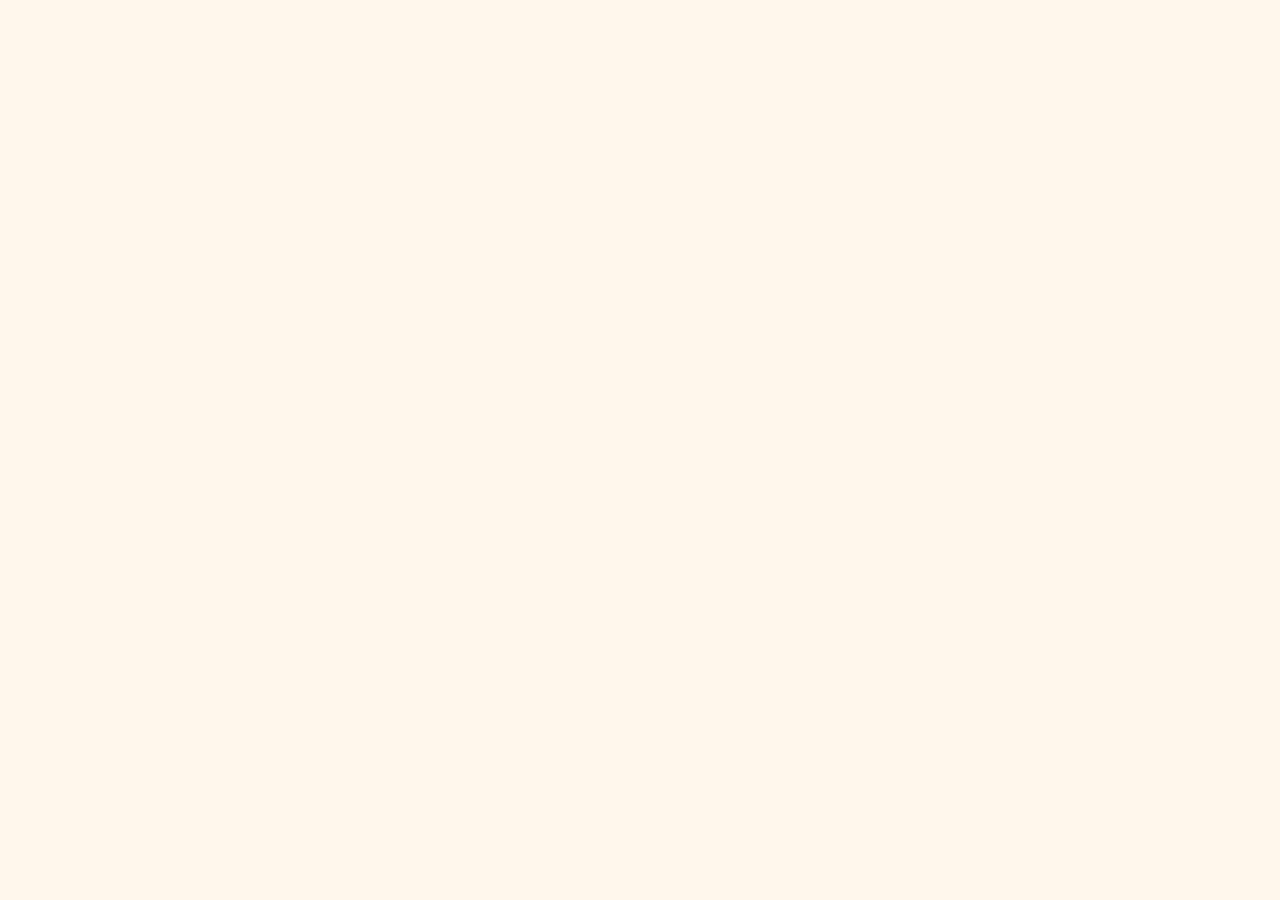
==== index.html @ e755f15a "Pantalla del panel de monitoreo (estilo Amanecer, claro y oscuro) Co-Authored-By: Claude Sonnet 5.5 " ====
<!doctype html>
<html lang="es">
<head>
<meta charset="utf-8">
<meta name="viewport" content="width=device-width, initial-scale=1">
<meta http-equiv="Content-Security-Policy" content="default-src 'self'; script-src 'self' https://cdn.jsdelivr.net; style-src 'self' https://fonts.googleapis.com; font-src https://fonts.gstatic.com; connect-src https://eyqyerspaqubfsckugyi.supabase.co; img-src 'self' data:; base-uri 'none'; form-action 'none'">
<meta name="referrer" content="no-referrer">
<meta name="robots" content="noindex">
<meta name="color-scheme" content="light dark">
<title>Panel de monitoreo · Zervitecnics</title>
<link rel="preconnect" href="https://fonts.googleapis.com">
<link rel="preconnect" href="https://fonts.gstatic.com" crossorigin>
<link href="https://fonts.googleapis.com/css2?family=DM+Sans:wght@400;500;700&family=Fraunces:wght@600;700&display=swap" rel="stylesheet">
<link rel="stylesheet" href="styles.css">
</head>
<body>
<div id="app" class="wrap" aria-live="polite"></div>
<script src="https://cdn.jsdelivr.net/npm/@supabase/supabase-js@2.45.4/dist/umd/supabase.js"></script>
<script src="app.js"></script>
</body>
</html>
---- styles.css ----
:root {
  --bg: #FFF6EC; --text: #2B2118; --muted: #6B5A4B; --card: #FFFFFF; --border: #F1E3D1; --pill: #E9D9C6;
  --hero: #FFD66B; --hero-text: #2B2118; --sun: 0.55;
  --alert-bg: #FFE3DC; --alert-title: #8C2412; --alert-text: #5A2418;
  --ok-bg: #DDF4E7; --ok-fg: #0F5C37; --ok-line: #17794A;
  --slow-bg: #FFE9BF; --slow-fg: #7A4B00; --slow-line: #B36B00;
  --down-bg: #FFD9D2; --down-fg: #8C2412; --down-line: #C9402B;
  --none-bg: #EDE6DD; --none-fg: #4F4236; --none-line: #8A7A6A;
  --accent: #C9402B; --accent-text: #FFFFFF;
  --dot-down: #C9402B; --dot-slow: #E39A1C; --dot-ok: #17794A; --dot-info: #3D5BD6;
}
:root[data-tema="oscuro"] {
  --bg: #2D2E33; --text: #F5F5F7; --muted: #D0D1D6; --card: #3A3B41; --border: #4F5057; --pill: #62636B;
  --hero: #F2C14E; --hero-text: #2B2118; --sun: 0.5;
  --alert-bg: #4D3335; --alert-title: #FFB4A6; --alert-text: #F3D2CA;
  --ok-bg: #1C4A37; --ok-fg: #8EE6B5; --ok-line: #4CD08A;
  --slow-bg: #5A4217; --slow-fg: #FFD27A; --slow-line: #F0A93A;
  --down-bg: #5C2B23; --down-fg: #FFB4A6; --down-line: #FF7A66;
  --none-bg: #4A4B52; --none-fg: #E2E3E8; --none-line: #A9AAB2;
  --dot-down: #FF7A66; --dot-slow: #F0A93A; --dot-ok: #4CD08A; --dot-info: #8AA2FF;
}
* { box-sizing: border-box; }
html { color-scheme: light; }
:root[data-tema="oscuro"] { color-scheme: dark; }
body { margin: 0; background: var(--bg); color: var(--text); font-family: 'DM Sans', system-ui, sans-serif; line-height: 1.4; }
button, input, select { font: inherit; color: inherit; }
button { cursor: pointer; }
:focus-visible { outline: 3px solid var(--accent); outline-offset: 2px; }
.wrap { max-width: 1200px; margin: 0 auto; padding: 28px 16px 56px; display: flex; flex-direction: column; gap: 24px; }
@media (min-width: 700px) { .wrap { padding: 28px 32px 56px; } }
h1, h2 { font-family: 'Fraunces', serif; margin: 0; }
h2 { font-size: 26px; }

.top { display: flex; flex-wrap: wrap; align-items: center; justify-content: space-between; gap: 16px; }
.brand { display: flex; align-items: center; gap: 12px; }
.logo { width: 46px; height: 46px; border-radius: 15px; background: var(--accent); color: var(--accent-text); display: flex; align-items: center; justify-content: center; font-family: 'Fraunces', serif; font-weight: 700; font-size: 26px; }
.brand b { font-family: 'Fraunces', serif; font-size: 21px; display: block; }
.brand span { font-size: 13px; color: var(--muted); }
.tabs { display: flex; flex-wrap: wrap; gap: 8px; }
.tab { border: 2px solid var(--pill); border-radius: 999px; padding: 8px 16px; font-size: 15px; font-weight: 500; background: var(--card); }
.tab[aria-pressed="true"] { background: var(--accent); border-color: var(--accent); color: var(--accent-text); font-weight: 700; }
.tools { display: flex; align-items: center; gap: 10px; flex-wrap: wrap; }
.seg { display: flex; border: 2px solid var(--pill); border-radius: 999px; padding: 3px; background: var(--card); }
.seg button { border: 0; background: transparent; border-radius: 999px; padding: 6px 14px; font-size: 14px; font-weight: 700; }
.seg button[aria-pressed="true"] { background: var(--text); color: var(--bg); }
.link { border: 0; background: none; color: var(--muted); font-size: 14px; text-decoration: underline; padding: 6px; }
select.org { border: 2px solid var(--pill); border-radius: 999px; padding: 6px 12px; background: var(--card); }

.hero { position: relative; overflow: hidden; background: var(--hero); color: var(--hero-text); border-radius: 28px; padding: 32px 36px; display: flex; flex-wrap: wrap; gap: 24px; align-items: center; justify-content: space-between; }
.hero svg.sol { position: absolute; right: -50px; top: -70px; opacity: var(--sun); pointer-events: none; }
.hero .txt { position: relative; flex: 1 1 340px; display: flex; flex-direction: column; gap: 10px; }
.hero .fecha { font-size: 13px; font-weight: 700; letter-spacing: .06em; text-transform: uppercase; }
.hero h1 { font-size: clamp(28px, 5vw, 42px); line-height: 1.1; }
.hero p { margin: 0; font-size: 18px; }
.stats { position: relative; display: flex; flex-wrap: wrap; gap: 12px; }
.stat { background: var(--card); color: var(--text); border-radius: 20px; padding: 16px 20px; min-width: 130px; display: flex; flex-direction: column; gap: 2px; }
.stat b { font-family: 'Fraunces', serif; font-size: 30px; }
.stat span { font-size: 13px; color: var(--muted); }

.cols { display: flex; flex-wrap: wrap; gap: 24px; align-items: flex-start; }
.main { flex: 999 1 640px; min-width: 0; display: flex; flex-direction: column; gap: 16px; }
.side { flex: 1 1 320px; min-width: 0; display: flex; flex-direction: column; gap: 16px; }
.head { display: flex; flex-wrap: wrap; align-items: center; justify-content: space-between; gap: 12px; }
.btn { border: 0; border-radius: 999px; padding: 10px 18px; font-size: 15px; font-weight: 700; background: var(--accent); color: var(--accent-text); }
.btn.sec { background: var(--card); color: var(--text); border: 2px solid var(--pill); }
.grid { display: grid; grid-template-columns: repeat(auto-fill, minmax(260px, 1fr)); gap: 16px; }
.card { background: var(--card); border: 2px solid var(--border); border-radius: 22px; padding: 20px; display: flex; flex-direction: column; gap: 14px; min-width: 0; }
.card .row { display: flex; align-items: flex-start; justify-content: space-between; gap: 10px; }
.card .nom { font-weight: 700; font-size: 17px; overflow-wrap: anywhere; }
.card .url { font-size: 13px; color: var(--muted); overflow-wrap: anywhere; }
.chip { flex: none; border-radius: 999px; padding: 5px 12px; font-size: 13px; font-weight: 700; }
.chip.ok { background: var(--ok-bg); color: var(--ok-fg); }
.chip.slow { background: var(--slow-bg); color: var(--slow-fg); }
.chip.down { background: var(--down-bg); color: var(--down-fg); }
.chip.none { background: var(--none-bg); color: var(--none-fg); }
.spark { width: 100%; height: 48px; }
.spark polyline { fill: none; stroke-width: 2.5; stroke-linecap: round; stroke-linejoin: round; vector-effect: non-scaling-stroke; }
.ok .spark polyline, .spark.ok polyline { stroke: var(--ok-line); }
.spark.slow polyline { stroke: var(--slow-line); }
.spark.down polyline { stroke: var(--down-line); }
.spark.none polyline { stroke: var(--none-line); }
.meta { display: flex; justify-content: space-between; gap: 8px; font-size: 14px; color: var(--muted); flex-wrap: wrap; }
.meta b { color: var(--text); }
.quitar { align-self: flex-start; font-size: 13px; }

.ev { background: var(--card); border: 2px solid var(--border); border-radius: 22px; padding: 8px 20px; }
.ev .it { display: flex; gap: 14px; padding: 16px 0; border-bottom: 1px solid var(--border); }
.ev .it:last-child { border-bottom: 0; }
.dot { flex: none; width: 14px; height: 14px; margin-top: 4px; border-radius: 50%; }
.dot.urgente { background: var(--dot-down); }
.dot.normal { background: var(--dot-slow); }
.dot.informativo { background: var(--dot-ok); }
.ev b { font-size: 15px; display: block; }
.ev .d { font-size: 14px; color: var(--muted); }
.ev .t { font-size: 13px; color: var(--muted); }
.aviso { background: var(--alert-bg); border-radius: 22px; padding: 18px 20px; display: flex; flex-direction: column; gap: 6px; }
.aviso b { color: var(--alert-title); font-size: 16px; }
.aviso span { color: var(--alert-text); font-size: 14px; }
.vacio { color: var(--muted); padding: 24px 0; }

.login { max-width: 440px; margin: 10vh auto 0; background: var(--card); border: 2px solid var(--border); border-radius: 28px; padding: 32px; display: flex; flex-direction: column; gap: 16px; }
.login h1 { font-size: 30px; }
.login p { margin: 0; color: var(--muted); }
.campo { display: flex; flex-direction: column; gap: 6px; font-size: 14px; font-weight: 700; }
.campo input, .campo select { border: 2px solid var(--pill); border-radius: 14px; padding: 12px 14px; background: var(--bg); font-weight: 400; font-size: 16px; }
.msg { font-size: 14px; }
.msg.err { color: var(--down-fg); background: var(--down-bg); border-radius: 12px; padding: 10px 12px; }
.msg.okk { color: var(--ok-fg); background: var(--ok-bg); border-radius: 12px; padding: 10px 12px; }

dialog { border: 2px solid var(--border); border-radius: 24px; background: var(--card); color: var(--text); padding: 24px; width: min(440px, calc(100vw - 32px)); }
dialog::backdrop { background: rgba(0,0,0,.5); }
dialog form { display: flex; flex-direction: column; gap: 14px; }
dialog .acciones { display: flex; gap: 10px; justify-content: flex-end; flex-wrap: wrap; }
.sr { position: absolute; width: 1px; height: 1px; overflow: hidden; clip: rect(0 0 0 0); white-space: nowrap; }
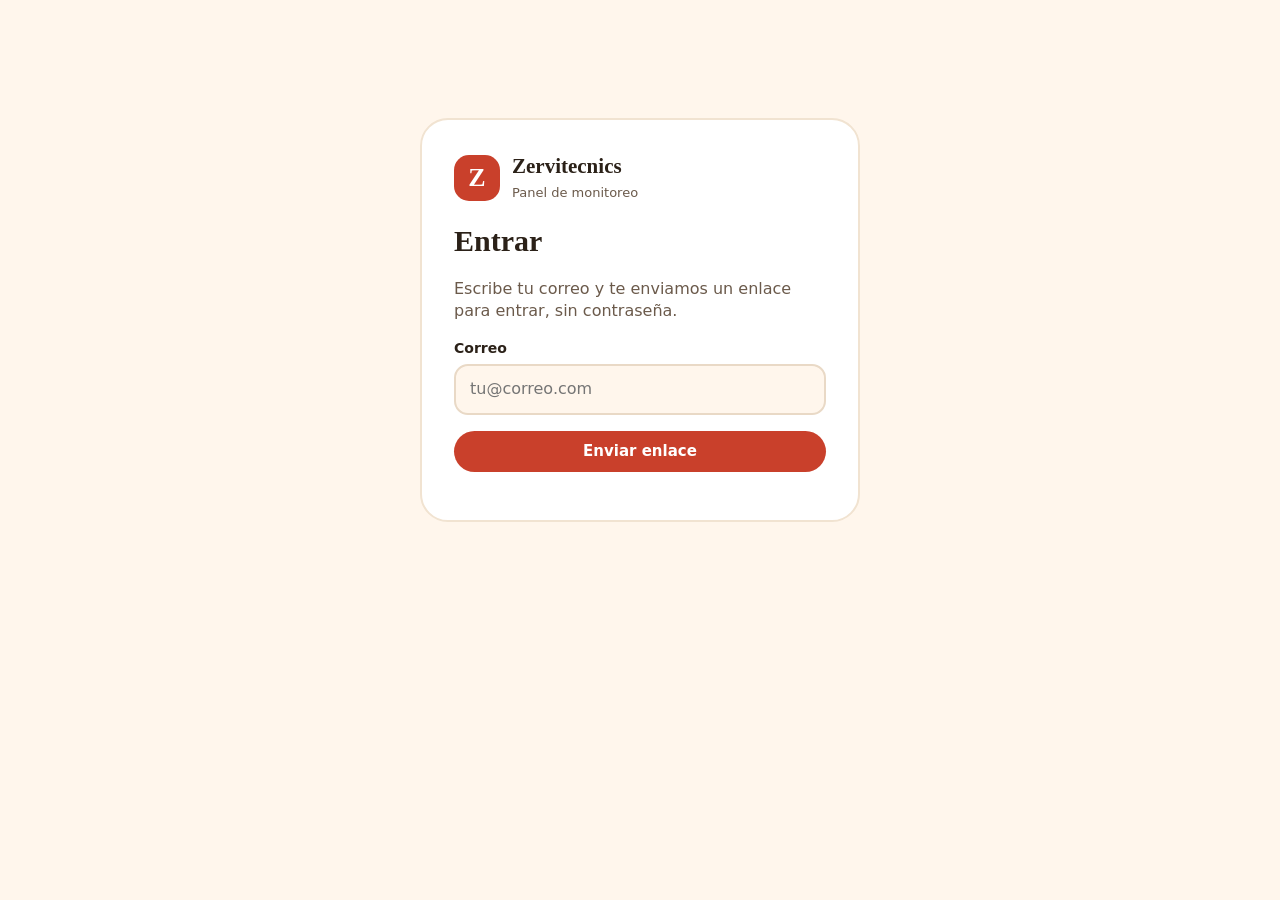
==== commit ee8609a1: "Arreglos de seguridad de la auditoría - Librería de Supabase guardada en el repositorio (sin depende" ====
--- a/index.html
+++ b/index.html
@@ -3,7 +3,7 @@
 <head>
 <meta charset="utf-8">
 <meta name="viewport" content="width=device-width, initial-scale=1">
-<meta http-equiv="Content-Security-Policy" content="default-src 'self'; script-src 'self' https://cdn.jsdelivr.net; style-src 'self' https://fonts.googleapis.com; font-src https://fonts.gstatic.com; connect-src https://eyqyerspaqubfsckugyi.supabase.co; img-src 'self' data:; base-uri 'none'; form-action 'none'">
+<meta http-equiv="Content-Security-Policy" content="default-src 'self'; script-src 'self'; style-src 'self' https://fonts.googleapis.com; font-src https://fonts.gstatic.com; connect-src https://eyqyerspaqubfsckugyi.supabase.co; img-src 'self' data:; base-uri 'none'; form-action 'none'">
 <meta name="referrer" content="no-referrer">
 <meta name="robots" content="noindex">
 <meta name="color-scheme" content="light dark">
@@ -15,7 +15,7 @@
 </head>
 <body>
 <div id="app" class="wrap" aria-live="polite"></div>
-<script src="https://cdn.jsdelivr.net/npm/@supabase/supabase-js@2.45.4/dist/umd/supabase.js"></script>
+<script src="vendor/supabase-2.45.4.js"></script>
 <script src="app.js"></script>
 </body>
 </html>
--- a/styles.css
+++ b/styles.css
@@ -112,3 +112,13 @@
 dialog form { display: flex; flex-direction: column; gap: 14px; }
 dialog .acciones { display: flex; gap: 10px; justify-content: flex-end; flex-wrap: wrap; }
 .sr { position: absolute; width: 1px; height: 1px; overflow: hidden; clip: rect(0 0 0 0); white-space: nowrap; }
+
+.adm-stats { display: grid; grid-template-columns: repeat(auto-fill, minmax(170px, 1fr)); }
+.stat.adm b { font-size: 24px; }
+.stat.adm.bien { border-left: 6px solid var(--ok-line); }
+.stat.adm.mal { border-left: 6px solid var(--down-line); }
+.usuarios { display: flex; flex-direction: column; gap: 6px; border-top: 1px solid var(--border); padding-top: 12px; }
+.wrap > .main { flex: none; }
+.grid.cli { grid-template-columns: repeat(auto-fill, minmax(320px, 1fr)); }
+
+[hidden] { display: none !important; }
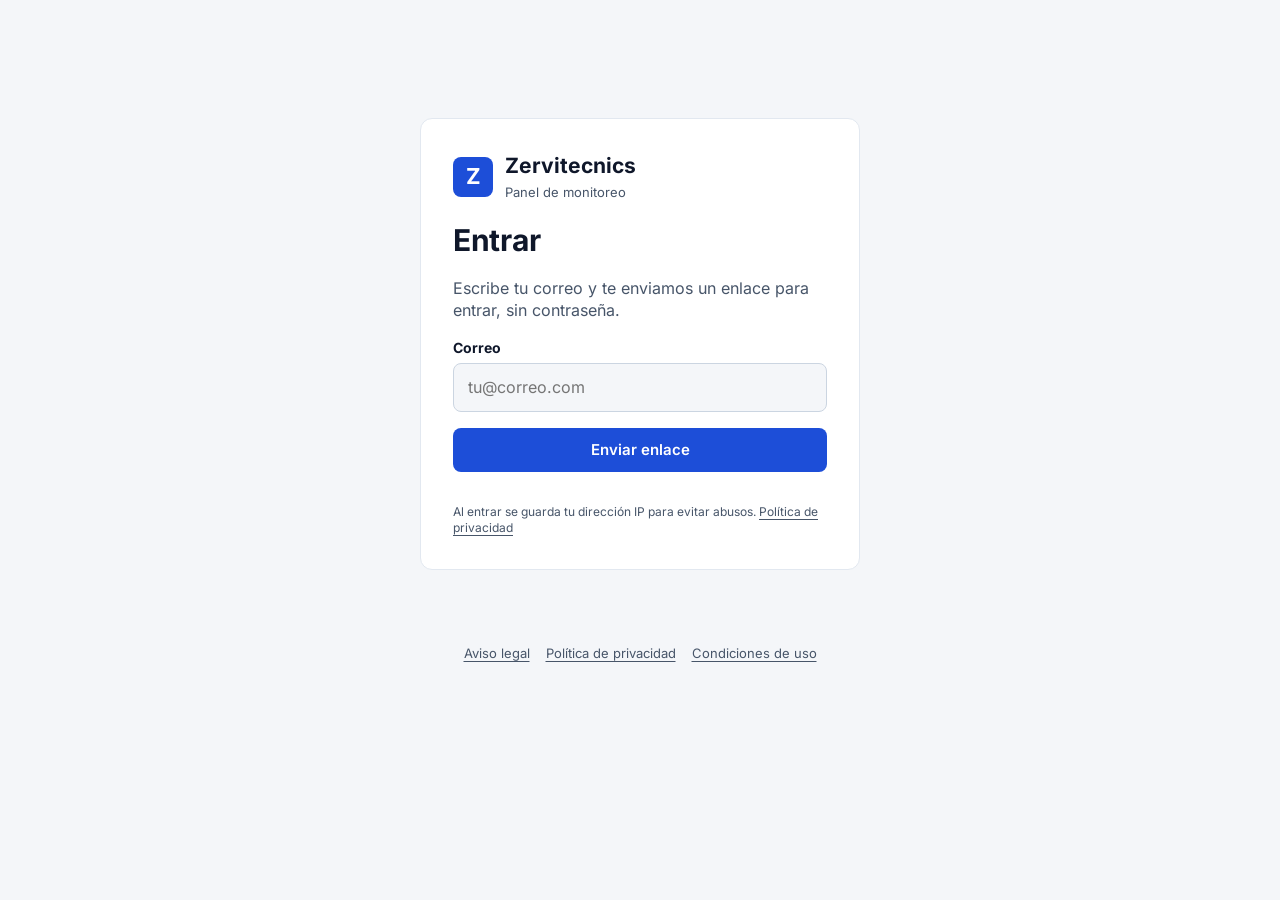
==== commit adeb34a2: "Panel: diseño azul con menú lateral, sección Privacidad, aceptación legal, verificación de dominio, " ====
--- a/index.html
+++ b/index.html
@@ -3,19 +3,17 @@
 <head>
 <meta charset="utf-8">
 <meta name="viewport" content="width=device-width, initial-scale=1">
-<meta http-equiv="Content-Security-Policy" content="default-src 'self'; script-src 'self'; style-src 'self' https://fonts.googleapis.com; font-src https://fonts.gstatic.com; connect-src https://eyqyerspaqubfsckugyi.supabase.co; img-src 'self' data:; base-uri 'none'; form-action 'none'">
+<meta http-equiv="Content-Security-Policy" content="default-src 'self'; script-src 'self'; style-src 'self'; font-src 'self'; connect-src https://eyqyerspaqubfsckugyi.supabase.co; img-src 'self' data:; base-uri 'none'; form-action 'none'">
 <meta name="referrer" content="no-referrer">
 <meta name="robots" content="noindex">
 <meta name="color-scheme" content="light dark">
 <title>Panel de monitoreo · Zervitecnics</title>
-<link rel="preconnect" href="https://fonts.googleapis.com">
-<link rel="preconnect" href="https://fonts.gstatic.com" crossorigin>
-<link href="https://fonts.googleapis.com/css2?family=DM+Sans:wght@400;500;700&family=Fraunces:wght@600;700&display=swap" rel="stylesheet">
-<link rel="stylesheet" href="styles.css">
+<link rel="stylesheet" href="styles.css?v=202611142100">
 </head>
 <body>
 <div id="app" class="wrap" aria-live="polite"></div>
+<footer class="pie"><a href="legal.html#aviso">Aviso legal</a><a href="legal.html#privacidad">Política de privacidad</a><a href="legal.html#condiciones">Condiciones de uso</a></footer>
 <script src="vendor/supabase-2.45.4.js"></script>
-<script src="app.js"></script>
+<script src="app.js?v=202611142100"></script>
 </body>
 </html>
--- a/styles.css
+++ b/styles.css
@@ -1,60 +1,68 @@
+/* Fuente Inter alojada en el propio panel: no se llama a Google ni a nadie. */
+@font-face { font-family: 'Inter'; font-weight: 400; font-style: normal; font-display: swap; src: url(fonts/inter-latin-400-normal.woff2) format('woff2'); }
+@font-face { font-family: 'Inter'; font-weight: 500; font-style: normal; font-display: swap; src: url(fonts/inter-latin-500-normal.woff2) format('woff2'); }
+@font-face { font-family: 'Inter'; font-weight: 600; font-style: normal; font-display: swap; src: url(fonts/inter-latin-600-normal.woff2) format('woff2'); }
+@font-face { font-family: 'Inter'; font-weight: 700; font-style: normal; font-display: swap; src: url(fonts/inter-latin-700-normal.woff2) format('woff2'); }
 :root {
-  --bg: #FFF6EC; --text: #2B2118; --muted: #6B5A4B; --card: #FFFFFF; --border: #F1E3D1; --pill: #E9D9C6;
-  --hero: #FFD66B; --hero-text: #2B2118; --sun: 0.55;
-  --alert-bg: #FFE3DC; --alert-title: #8C2412; --alert-text: #5A2418;
-  --ok-bg: #DDF4E7; --ok-fg: #0F5C37; --ok-line: #17794A;
-  --slow-bg: #FFE9BF; --slow-fg: #7A4B00; --slow-line: #B36B00;
-  --down-bg: #FFD9D2; --down-fg: #8C2412; --down-line: #C9402B;
-  --none-bg: #EDE6DD; --none-fg: #4F4236; --none-line: #8A7A6A;
-  --accent: #C9402B; --accent-text: #FFFFFF;
-  --dot-down: #C9402B; --dot-slow: #E39A1C; --dot-ok: #17794A; --dot-info: #3D5BD6;
+  --bg: #F4F6F9; --text: #0F172A; --muted: #475569; --card: #FFFFFF; --border: #E2E8F0; --pill: #CBD5E1;
+  --hero: #1E3A8A; --hero-text: #FFFFFF; --sun: 0.12;
+  --alert-bg: #EFF6FF; --alert-title: #1E3A8A; --alert-text: #1E40AF;
+  --ok-bg: #DCFCE7; --ok-fg: #166534; --ok-line: #16A34A;
+  --slow-bg: #FEF3C7; --slow-fg: #92400E; --slow-line: #D97706;
+  --down-bg: #FEE2E2; --down-fg: #991B1B; --down-line: #DC2626;
+  --none-bg: #E2E8F0; --none-fg: #334155; --none-line: #94A3B8;
+  --accent: #1D4ED8; --accent-text: #FFFFFF;
+  --dot-down: #DC2626; --dot-slow: #D97706; --dot-ok: #16A34A; --dot-info: #2563EB;
+  --menu: #0F172A; --menu-text: #E2E8F0; --menu-act: #1E293B; --menu-muted: #CBD5E1;
 }
 :root[data-tema="oscuro"] {
-  --bg: #2D2E33; --text: #F5F5F7; --muted: #D0D1D6; --card: #3A3B41; --border: #4F5057; --pill: #62636B;
-  --hero: #F2C14E; --hero-text: #2B2118; --sun: 0.5;
-  --alert-bg: #4D3335; --alert-title: #FFB4A6; --alert-text: #F3D2CA;
-  --ok-bg: #1C4A37; --ok-fg: #8EE6B5; --ok-line: #4CD08A;
-  --slow-bg: #5A4217; --slow-fg: #FFD27A; --slow-line: #F0A93A;
-  --down-bg: #5C2B23; --down-fg: #FFB4A6; --down-line: #FF7A66;
-  --none-bg: #4A4B52; --none-fg: #E2E3E8; --none-line: #A9AAB2;
-  --dot-down: #FF7A66; --dot-slow: #F0A93A; --dot-ok: #4CD08A; --dot-info: #8AA2FF;
+  --bg: #0B1220; --text: #F1F5F9; --muted: #CBD5E1; --card: #162033; --border: #26334A; --pill: #3B4A63;
+  --hero: #1E3A8A; --hero-text: #FFFFFF; --sun: 0.12;
+  --alert-bg: #172554; --alert-title: #BFDBFE; --alert-text: #DBEAFE;
+  --ok-bg: #14432A; --ok-fg: #86EFAC; --ok-line: #4ADE80;
+  --slow-bg: #4A3410; --slow-fg: #FCD34D; --slow-line: #FBBF24;
+  --down-bg: #4C1D1D; --down-fg: #FCA5A5; --down-line: #F87171;
+  --none-bg: #26334A; --none-fg: #E2E8F0; --none-line: #94A3B8;
+  --accent: #3B82F6; --accent-text: #FFFFFF;
+  --dot-down: #F87171; --dot-slow: #FBBF24; --dot-ok: #4ADE80; --dot-info: #60A5FA;
+  --menu: #060B16; --menu-text: #E2E8F0; --menu-act: #1E293B; --menu-muted: #CBD5E1;
 }
 * { box-sizing: border-box; }
 html { color-scheme: light; }
 :root[data-tema="oscuro"] { color-scheme: dark; }
-body { margin: 0; background: var(--bg); color: var(--text); font-family: 'DM Sans', system-ui, sans-serif; line-height: 1.4; }
+body { margin: 0; background: var(--bg); color: var(--text); font-family: 'Inter', system-ui, sans-serif; line-height: 1.4; }
 button, input, select { font: inherit; color: inherit; }
 button { cursor: pointer; }
 :focus-visible { outline: 3px solid var(--accent); outline-offset: 2px; }
 .wrap { max-width: 1200px; margin: 0 auto; padding: 28px 16px 56px; display: flex; flex-direction: column; gap: 24px; }
 @media (min-width: 700px) { .wrap { padding: 28px 32px 56px; } }
-h1, h2 { font-family: 'Fraunces', serif; margin: 0; }
+h1, h2 { font-family: 'Inter', system-ui, sans-serif; margin: 0; }
 h2 { font-size: 26px; }
 
 .top { display: flex; flex-wrap: wrap; align-items: center; justify-content: space-between; gap: 16px; }
 .brand { display: flex; align-items: center; gap: 12px; }
-.logo { width: 46px; height: 46px; border-radius: 15px; background: var(--accent); color: var(--accent-text); display: flex; align-items: center; justify-content: center; font-family: 'Fraunces', serif; font-weight: 700; font-size: 26px; }
-.brand b { font-family: 'Fraunces', serif; font-size: 21px; display: block; }
+.logo { width: 46px; height: 46px; border-radius: 8px; background: var(--accent); color: var(--accent-text); display: flex; align-items: center; justify-content: center; font-family: 'Inter', system-ui, sans-serif; font-weight: 700; font-size: 26px; }
+.brand b { font-family: 'Inter', system-ui, sans-serif; font-size: 21px; display: block; }
 .brand span { font-size: 13px; color: var(--muted); }
 .tabs { display: flex; flex-wrap: wrap; gap: 8px; }
-.tab { border: 2px solid var(--pill); border-radius: 999px; padding: 8px 16px; font-size: 15px; font-weight: 500; background: var(--card); }
+.tab { border: 1px solid var(--pill); border-radius: 999px; padding: 8px 16px; font-size: 15px; font-weight: 500; background: var(--card); }
 .tab[aria-pressed="true"] { background: var(--accent); border-color: var(--accent); color: var(--accent-text); font-weight: 700; }
 .tools { display: flex; align-items: center; gap: 10px; flex-wrap: wrap; }
-.seg { display: flex; border: 2px solid var(--pill); border-radius: 999px; padding: 3px; background: var(--card); }
+.seg { display: flex; border: 1px solid var(--pill); border-radius: 999px; padding: 3px; background: var(--card); }
 .seg button { border: 0; background: transparent; border-radius: 999px; padding: 6px 14px; font-size: 14px; font-weight: 700; }
 .seg button[aria-pressed="true"] { background: var(--text); color: var(--bg); }
 .link { border: 0; background: none; color: var(--muted); font-size: 14px; text-decoration: underline; padding: 6px; }
-select.org { border: 2px solid var(--pill); border-radius: 999px; padding: 6px 12px; background: var(--card); }
-
-.hero { position: relative; overflow: hidden; background: var(--hero); color: var(--hero-text); border-radius: 28px; padding: 32px 36px; display: flex; flex-wrap: wrap; gap: 24px; align-items: center; justify-content: space-between; }
+select.org { border: 1px solid var(--pill); border-radius: 999px; padding: 6px 12px; background: var(--card); }
+
+.hero { position: relative; overflow: hidden; background: var(--hero); color: var(--hero-text); border-radius: 12px; padding: 32px 36px; display: flex; flex-wrap: wrap; gap: 24px; align-items: center; justify-content: space-between; }
 .hero svg.sol { position: absolute; right: -50px; top: -70px; opacity: var(--sun); pointer-events: none; }
 .hero .txt { position: relative; flex: 1 1 340px; display: flex; flex-direction: column; gap: 10px; }
 .hero .fecha { font-size: 13px; font-weight: 700; letter-spacing: .06em; text-transform: uppercase; }
 .hero h1 { font-size: clamp(28px, 5vw, 42px); line-height: 1.1; }
 .hero p { margin: 0; font-size: 18px; }
 .stats { position: relative; display: flex; flex-wrap: wrap; gap: 12px; }
-.stat { background: var(--card); color: var(--text); border-radius: 20px; padding: 16px 20px; min-width: 130px; display: flex; flex-direction: column; gap: 2px; }
-.stat b { font-family: 'Fraunces', serif; font-size: 30px; }
+.stat { background: var(--card); color: var(--text); border-radius: 12px; padding: 16px 20px; min-width: 130px; display: flex; flex-direction: column; gap: 2px; }
+.stat b { font-family: 'Inter', system-ui, sans-serif; font-size: 30px; }
 .stat span { font-size: 13px; color: var(--muted); }
 
 .cols { display: flex; flex-wrap: wrap; gap: 24px; align-items: flex-start; }
@@ -62,9 +70,9 @@
 .side { flex: 1 1 320px; min-width: 0; display: flex; flex-direction: column; gap: 16px; }
 .head { display: flex; flex-wrap: wrap; align-items: center; justify-content: space-between; gap: 12px; }
 .btn { border: 0; border-radius: 999px; padding: 10px 18px; font-size: 15px; font-weight: 700; background: var(--accent); color: var(--accent-text); }
-.btn.sec { background: var(--card); color: var(--text); border: 2px solid var(--pill); }
+.btn.sec { background: var(--card); color: var(--text); border: 1px solid var(--pill); }
 .grid { display: grid; grid-template-columns: repeat(auto-fill, minmax(260px, 1fr)); gap: 16px; }
-.card { background: var(--card); border: 2px solid var(--border); border-radius: 22px; padding: 20px; display: flex; flex-direction: column; gap: 14px; min-width: 0; }
+.card { background: var(--card); border: 1px solid var(--border); border-radius: 12px; padding: 20px; display: flex; flex-direction: column; gap: 14px; min-width: 0; }
 .card .row { display: flex; align-items: flex-start; justify-content: space-between; gap: 10px; }
 .card .nom { font-weight: 700; font-size: 17px; overflow-wrap: anywhere; }
 .card .url { font-size: 13px; color: var(--muted); overflow-wrap: anywhere; }
@@ -83,7 +91,7 @@
 .meta b { color: var(--text); }
 .quitar { align-self: flex-start; font-size: 13px; }
 
-.ev { background: var(--card); border: 2px solid var(--border); border-radius: 22px; padding: 8px 20px; }
+.ev { background: var(--card); border: 1px solid var(--border); border-radius: 12px; padding: 8px 20px; }
 .ev .it { display: flex; gap: 14px; padding: 16px 0; border-bottom: 1px solid var(--border); }
 .ev .it:last-child { border-bottom: 0; }
 .dot { flex: none; width: 14px; height: 14px; margin-top: 4px; border-radius: 50%; }
@@ -93,21 +101,21 @@
 .ev b { font-size: 15px; display: block; }
 .ev .d { font-size: 14px; color: var(--muted); }
 .ev .t { font-size: 13px; color: var(--muted); }
-.aviso { background: var(--alert-bg); border-radius: 22px; padding: 18px 20px; display: flex; flex-direction: column; gap: 6px; }
+.aviso { background: var(--alert-bg); border-radius: 12px; padding: 18px 20px; display: flex; flex-direction: column; gap: 6px; }
 .aviso b { color: var(--alert-title); font-size: 16px; }
 .aviso span { color: var(--alert-text); font-size: 14px; }
 .vacio { color: var(--muted); padding: 24px 0; }
 
-.login { max-width: 440px; margin: 10vh auto 0; background: var(--card); border: 2px solid var(--border); border-radius: 28px; padding: 32px; display: flex; flex-direction: column; gap: 16px; }
+.login { max-width: 440px; margin: 10vh auto 0; background: var(--card); border: 1px solid var(--border); border-radius: 12px; padding: 32px; display: flex; flex-direction: column; gap: 16px; }
 .login h1 { font-size: 30px; }
 .login p { margin: 0; color: var(--muted); }
 .campo { display: flex; flex-direction: column; gap: 6px; font-size: 14px; font-weight: 700; }
-.campo input, .campo select { border: 2px solid var(--pill); border-radius: 14px; padding: 12px 14px; background: var(--bg); font-weight: 400; font-size: 16px; }
+.campo input, .campo select { border: 1px solid var(--pill); border-radius: 8px; padding: 12px 14px; background: var(--bg); font-weight: 400; font-size: 16px; }
 .msg { font-size: 14px; }
-.msg.err { color: var(--down-fg); background: var(--down-bg); border-radius: 12px; padding: 10px 12px; }
-.msg.okk { color: var(--ok-fg); background: var(--ok-bg); border-radius: 12px; padding: 10px 12px; }
-
-dialog { border: 2px solid var(--border); border-radius: 24px; background: var(--card); color: var(--text); padding: 24px; width: min(440px, calc(100vw - 32px)); }
+.msg.err { color: var(--down-fg); background: var(--down-bg); border-radius: 8px; padding: 10px 12px; }
+.msg.okk { color: var(--ok-fg); background: var(--ok-bg); border-radius: 8px; padding: 10px 12px; }
+
+dialog { border: 1px solid var(--border); border-radius: 12px; background: var(--card); color: var(--text); padding: 24px; width: min(440px, calc(100vw - 32px)); }
 dialog::backdrop { background: rgba(0,0,0,.5); }
 dialog form { display: flex; flex-direction: column; gap: 14px; }
 dialog .acciones { display: flex; gap: 10px; justify-content: flex-end; flex-wrap: wrap; }
@@ -122,3 +130,125 @@
 .grid.cli { grid-template-columns: repeat(auto-fill, minmax(320px, 1fr)); }
 
 [hidden] { display: none !important; }
+
+.ayuda-grid { grid-template-columns: repeat(auto-fill, minmax(300px, 1fr)); }
+.card.ayuda { gap: 10px; }
+.card.ayuda h3 { margin: 0; font-family: 'Inter', system-ui, sans-serif; font-size: 20px; }
+.card.ayuda p { margin: 0; line-height: 1.5; }
+.card.ayuda .meta { display: grid; grid-template-columns: 112px 1fr; gap: 10px; align-items: center; }
+.card.ayuda .meta .chip { justify-self: start; }
+
+/* ---------- seguridad: diagnóstico básico ---------- */
+.seg-linea { display: flex; align-items: center; gap: 10px; width: 100%; border: 0; border-top: 1px solid var(--border); background: none; color: var(--text); font: inherit; font-size: 14px; padding: 10px 0 0; cursor: pointer; text-align: left; }
+.seg-linea > span:first-child { font-weight: 700; }
+.seg-linea .seg-mas { margin-left: auto; color: var(--muted); text-decoration: underline; text-underline-offset: 3px; }
+.seg-linea:focus-visible { outline: 3px solid var(--accent); outline-offset: 4px; border-radius: 6px; }
+dialog.dlg-seg { width: min(620px, calc(100vw - 32px)); max-height: calc(100vh - 32px); }
+.dlg-seg .cuerpo { display: flex; flex-direction: column; gap: 14px; }
+.seg-cab { display: flex; justify-content: space-between; align-items: flex-start; gap: 14px; }
+.seg-cab h2 { margin: 0; font-size: 22px; }
+.seg-cab .url { color: var(--muted); font-size: 14px; word-break: break-all; }
+.nota { display: flex; flex-direction: column; align-items: center; justify-content: center; min-width: 76px; height: 76px; border-radius: 12px; flex: none; }
+.nota b { font-family: 'Inter', system-ui, sans-serif; font-size: 28px; line-height: 1; }
+.nota span { font-size: 12px; }
+.nota.ok { background: var(--ok-bg); color: var(--ok-fg); }
+.nota.slow { background: var(--slow-bg); color: var(--slow-fg); }
+.nota.down { background: var(--down-bg); color: var(--down-fg); }
+.dlg-seg .resumen { margin: 0; }
+.dlg-seg .resumen .t { color: var(--muted); }
+.halls { list-style: none; margin: 0; padding: 0; display: flex; flex-direction: column; gap: 8px; }
+.hall { border: 1px solid var(--border); border-radius: 8px; padding: 10px 14px; }
+.hall.fallo { border-color: var(--pill); }
+.hall .row { display: flex; justify-content: space-between; align-items: center; gap: 10px; }
+.hall .row b { font-size: 15px; }
+.hall p { margin: 6px 0 0; font-size: 14px; color: var(--muted); line-height: 1.45; }
+.hall .dato { font-size: 13px; }
+.arreglo { margin-top: 8px; background: var(--ok-bg); color: var(--ok-fg); border-radius: 8px; padding: 8px 12px; font-size: 14px; display: flex; flex-direction: column; gap: 2px; }
+.arreglo.bloq { background: var(--none-bg); color: var(--none-fg); }
+.arreglo.bloq b::before { content: "🔒 "; }
+.mejoras { display: flex; flex-direction: column; gap: 8px; }
+.mejoras h3 { margin: 6px 0 0; font-family: 'Inter', system-ui, sans-serif; font-size: 18px; }
+.mejoras .sub { margin: 0; font-size: 14px; color: var(--muted); }
+.letra-chica { margin: 0; font-size: 12px; color: var(--muted); line-height: 1.4; }
+.btn:disabled { opacity: .55; cursor: not-allowed; }
+.notas { display: flex; gap: 8px; flex: none; }
+.notas .nota span { font-size: 11px; }
+.grupo { display: flex; flex-direction: column; gap: 8px; }
+.grupo-cab { display: flex; align-items: center; justify-content: space-between; gap: 10px; margin-top: 6px; }
+.grupo-cab h3 { margin: 0; font-family: 'Inter', system-ui, sans-serif; font-size: 20px; }
+.seccion { border: 1px solid var(--border); border-radius: 8px; padding: 4px 12px; }
+.seccion > summary { display: flex; align-items: center; gap: 10px; min-height: 44px; cursor: pointer; list-style: none; }
+.seccion > summary::-webkit-details-marker { display: none; }
+.seccion > summary::before { content: "▸"; color: var(--muted); }
+.seccion[open] > summary::before { content: "▾"; }
+.seccion .sec-nom { font-weight: 600; flex: 1; }
+.seccion .halls { padding-bottom: 10px; }
+@media (max-width: 520px) { .seg-cab { flex-direction: column-reverse; } .nota { flex-direction: row; gap: 6px; height: auto; padding: 8px 14px; } .notas { flex-wrap: wrap; } }
+.seg-cab h2:focus { outline: none; }
+@media (max-width: 520px) { .dlg-seg .acciones { flex-direction: column-reverse; align-items: stretch; } }
+
+/* ---------- legal, verificación y estadísticas ---------- */
+a { color: inherit; text-underline-offset: 3px; }
+.casilla { display: flex; align-items: flex-start; gap: 10px; font-size: 14px; line-height: 1.45; }
+.casilla input { width: 22px; height: 22px; flex: none; margin: 0; accent-color: var(--accent); }
+.puntos { margin: 0; padding-left: 20px; display: flex; flex-direction: column; gap: 6px; font-size: 15px; line-height: 1.45; }
+.pasos { margin: 0; padding-left: 20px; display: flex; flex-direction: column; gap: 12px; font-size: 14px; line-height: 1.45; }
+.codigo { display: block; margin-top: 6px; padding: 8px 10px; border-radius: 10px; background: var(--none-bg); color: var(--none-fg); font-family: ui-monospace, SFMono-Regular, Menlo, monospace; font-size: 13px; overflow-wrap: anywhere; user-select: all; }
+.card.barras { gap: 8px; }
+.card.barras h3, .card .h3 { margin: 0; font-family: 'Inter', system-ui, sans-serif; font-size: 18px; }
+.barra { display: grid; grid-template-columns: minmax(0, 1fr) 90px 34px; gap: 10px; align-items: center; font-size: 14px; }
+.barra .bn { overflow: hidden; text-overflow: ellipsis; white-space: nowrap; }
+.barra .bt { height: 10px; border-radius: 999px; background: var(--none-bg); overflow: hidden; }
+.barra .bt i { display: block; height: 100%; border-radius: 999px; background: var(--dot-info); }
+.barra b { text-align: right; }
+.dias { display: flex; align-items: flex-end; gap: 3px; height: 70px; }
+.dias i { flex: 1; min-width: 2px; border-radius: 3px 3px 0 0; background: var(--dot-info); }
+.pie { display: flex; flex-wrap: wrap; gap: 6px 16px; justify-content: center; padding: 18px 16px 28px; font-size: 13px; color: var(--muted); }
+.legal { max-width: 760px; margin: 0 auto; padding: 24px 18px 40px; display: flex; flex-direction: column; gap: 14px; line-height: 1.55; }
+.legal h1 { font-size: clamp(26px, 5vw, 36px); }
+.legal h2 { font-size: 24px; margin-top: 22px; scroll-margin-top: 16px; }
+.legal h3 { margin: 10px 0 0; font-size: 17px; }
+.legal p, .legal ul { margin: 0; }
+.legal ul { padding-left: 22px; display: flex; flex-direction: column; gap: 4px; }
+.legal table { border-collapse: collapse; width: 100%; font-size: 14px; }
+.legal th, .legal td { border: 1px solid var(--pill); padding: 8px 10px; text-align: left; vertical-align: top; }
+.legal .tabla { overflow-x: auto; }
+
+/* ---------- diseño azul con menú lateral (14-nov-2026) ---------- */
+h1, h2, h3 { letter-spacing: -0.01em; }
+h2 { font-size: 22px; font-weight: 700; }
+.btn { border-radius: 8px; min-height: 44px; font-weight: 600; }
+.btn.sec { border: 1px solid var(--pill); }
+.logo { border-radius: 8px; width: 40px; height: 40px; font-size: 22px; }
+.hero h1 { font-size: clamp(24px, 4vw, 32px); font-weight: 700; }
+.hero p { font-size: 16px; }
+.hero .stat { background: rgba(255,255,255,.12); color: #FFFFFF; border: 0; }
+.hero .stat span { color: #DBEAFE; }
+.nota b, .stat b { font-weight: 700; }
+.card { box-shadow: 0 1px 2px rgba(15,23,42,.04); }
+/* La cabecera pasa a ser el menú */
+.top { background: var(--menu); color: var(--menu-text); border-radius: 12px; padding: 14px 16px; }
+.top .brand b { color: #FFFFFF; font-size: 16px; }
+.top .brand span { color: var(--menu-muted); font-size: 12px; }
+.top .tab { background: transparent; border: 0; border-radius: 8px; color: var(--menu-text); min-height: 44px; text-align: left; font-size: 14px; }
+.top .tab[aria-pressed="true"] { background: var(--menu-act); color: #FFFFFF; font-weight: 600; }
+.top .seg { background: transparent; border-color: #334155; border-radius: 8px; }
+.top .seg button { color: var(--menu-text); border-radius: 6px; font-weight: 600; min-height: 36px; }
+.top .seg button[aria-pressed="true"] { background: var(--accent); color: #FFFFFF; }
+.top .link { color: var(--menu-muted); min-height: 44px; }
+.top select.org { background: var(--menu-act); color: #FFFFFF; border-color: #334155; border-radius: 8px; min-height: 40px; }
+.top :focus-visible { outline-color: #93C5FD; }
+@media (min-width: 960px) {
+  .wrap:has(> .top) { max-width: none; margin: 0; padding: 32px 32px 56px 272px; }
+  .top { position: fixed; inset: 0 auto 0 0; width: 240px; border-radius: 0; padding: 24px 16px; flex-direction: column; flex-wrap: nowrap; align-items: stretch; justify-content: flex-start; gap: 20px; overflow-y: auto; }
+  .top .brand { padding: 0 8px; }
+  .top .tabs { flex-direction: column; flex-wrap: nowrap; gap: 4px; }
+  .top .tab { width: 100%; padding: 0 12px; }
+  .top .tools { flex-direction: column; align-items: stretch; margin-top: auto; gap: 10px; }
+  .top .seg { display: grid; grid-auto-flow: column; grid-auto-columns: 1fr; }
+  .top .link { text-align: left; padding: 0 12px; text-decoration: none; }
+  .top .link:hover { color: #FFFFFF; }
+  body:has(.wrap > .top) .pie { padding-left: 256px; }
+}
+.seg-linea { flex-wrap: wrap; row-gap: 6px; }
+.seg-linea .seg-mas { white-space: nowrap; }
